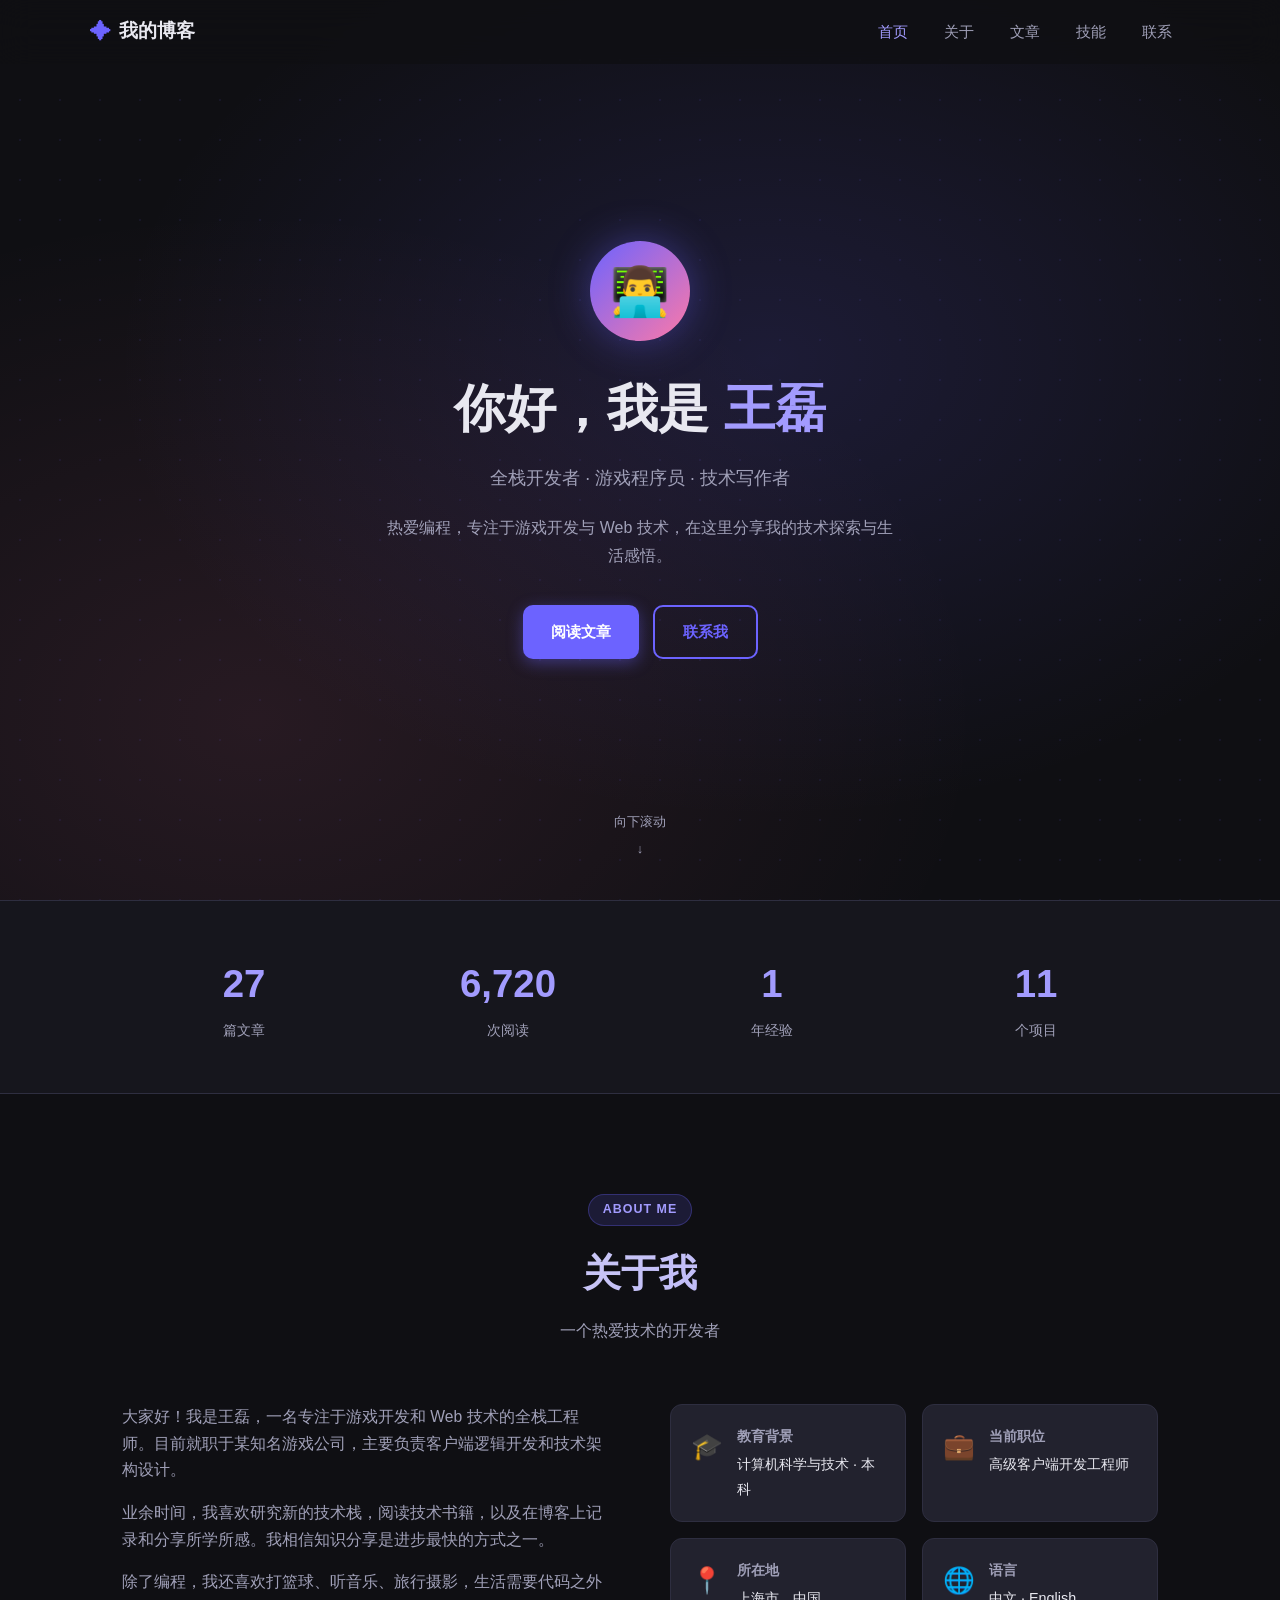
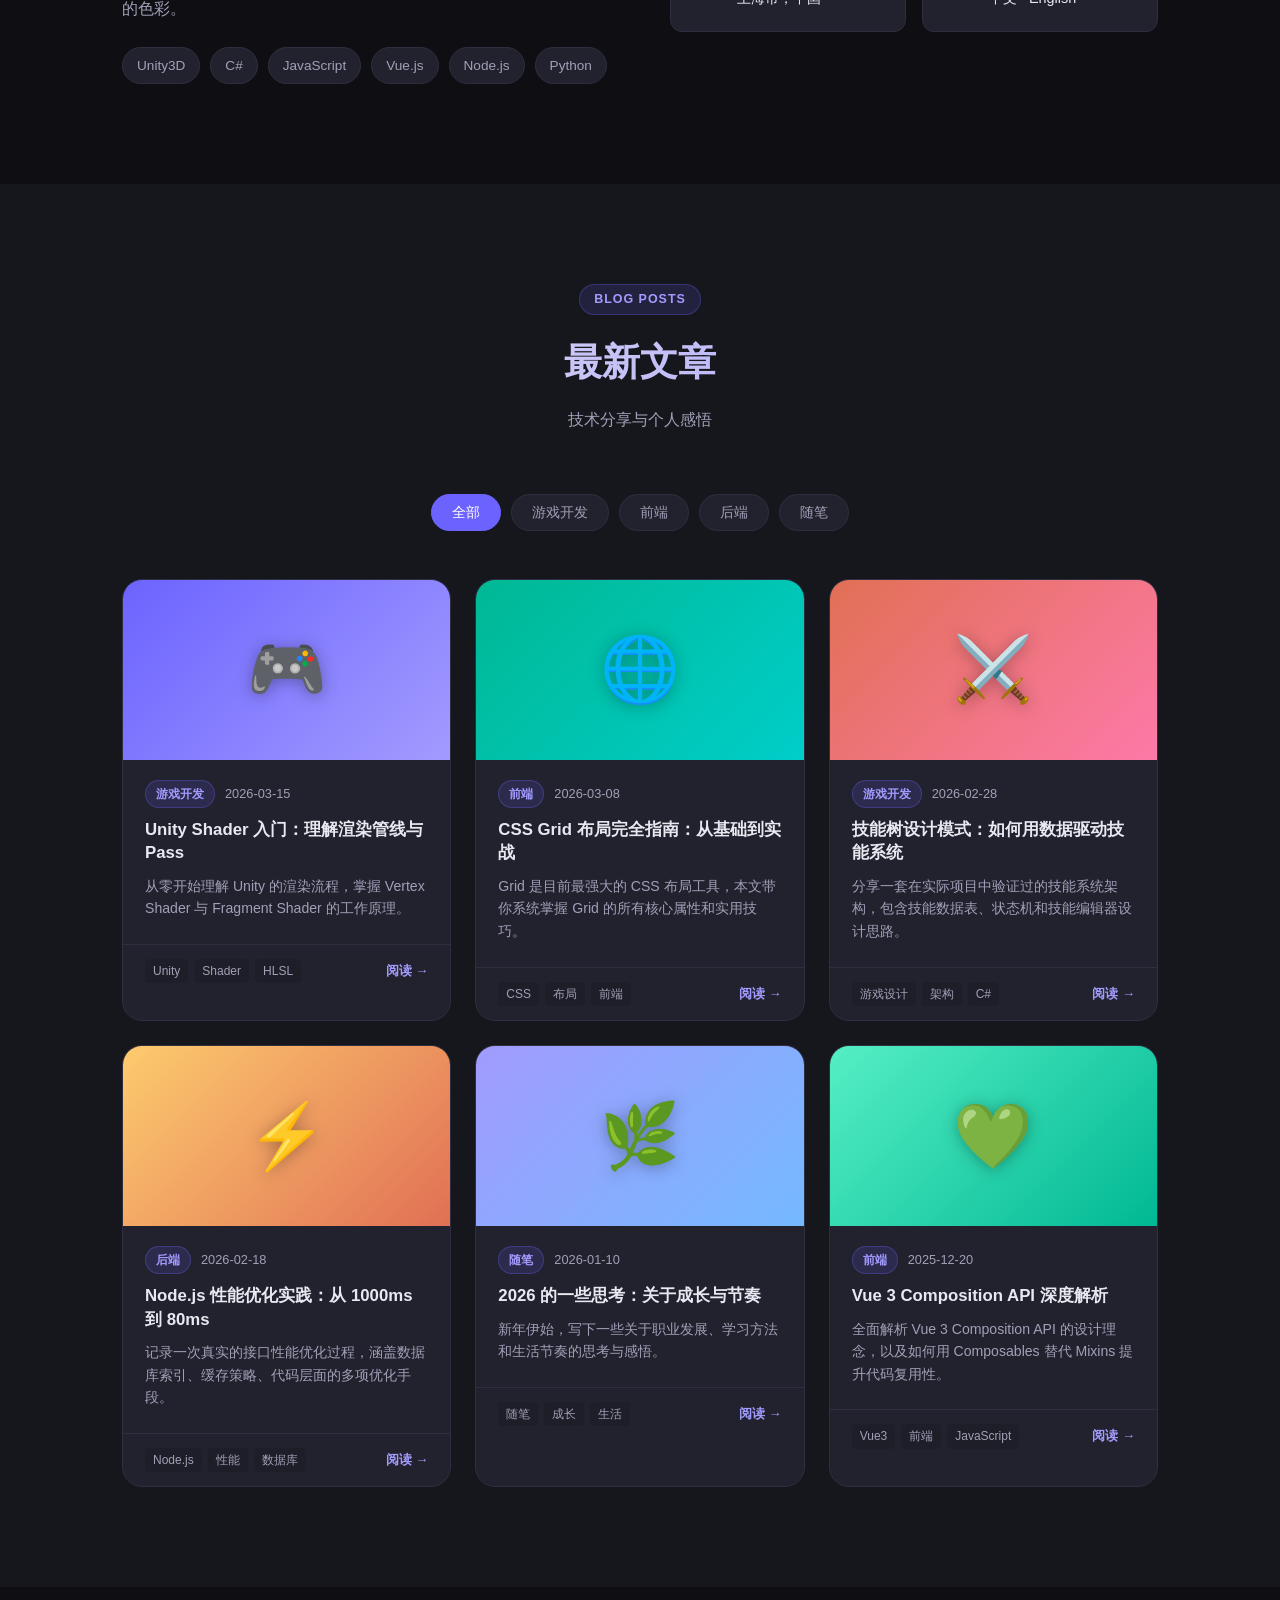
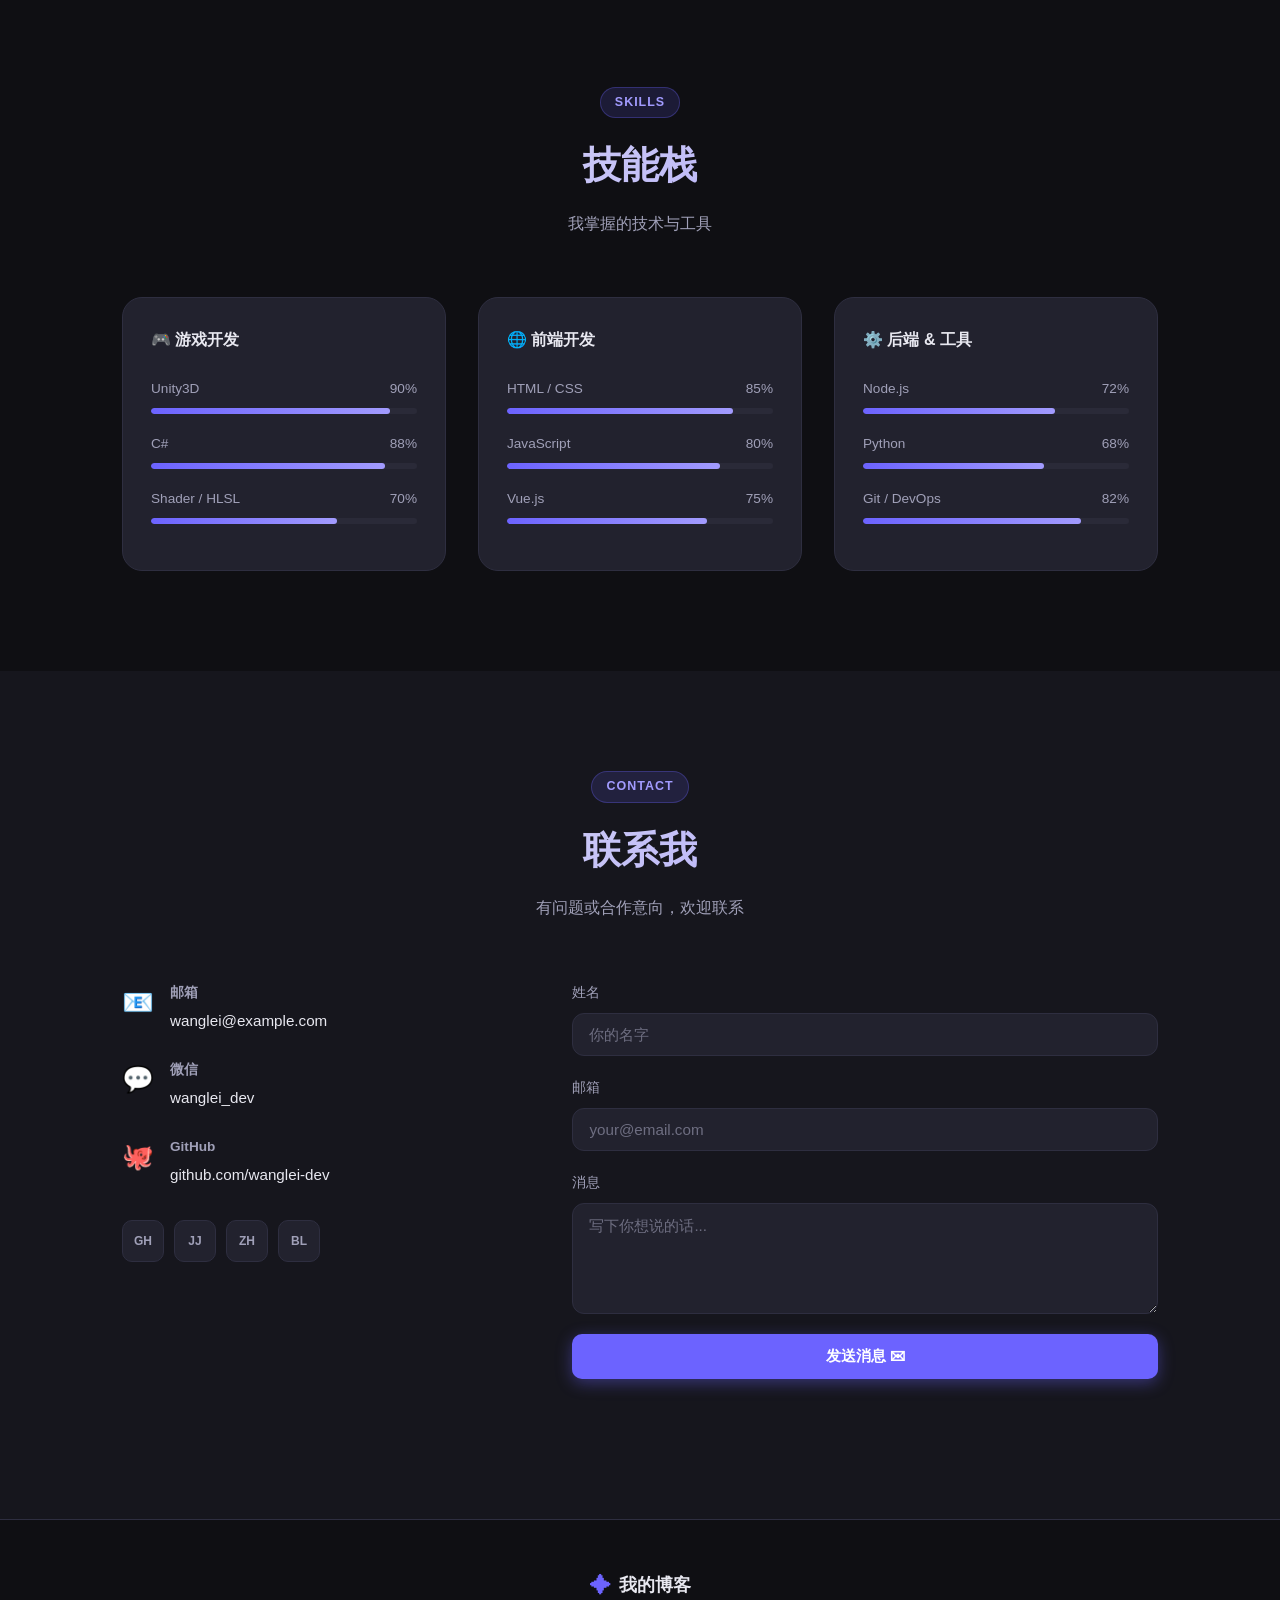
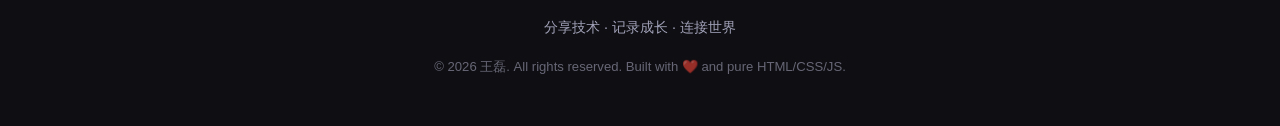
==== index.html @ fb05363e "Initial commit: personal blog site" ====
<!DOCTYPE html>
<html lang="zh-CN">
<head>
  <meta charset="UTF-8" />
  <meta name="viewport" content="width=device-width, initial-scale=1.0" />
  <title>我的个人博客</title>
  <link rel="stylesheet" href="styles.css" />
</head>
<body>

  <!-- 导航栏 -->
  <nav class="navbar" id="navbar">
    <div class="nav-container">
      <div class="nav-logo">
        <span class="logo-icon">✦</span>
        <span>我的博客</span>
      </div>
      <ul class="nav-links" id="navLinks">
        <li><a href="#home">首页</a></li>
        <li><a href="#about">关于</a></li>
        <li><a href="#posts">文章</a></li>
        <li><a href="#skills">技能</a></li>
        <li><a href="#contact">联系</a></li>
      </ul>
      <button class="nav-toggle" id="navToggle">☰</button>
    </div>
  </nav>

  <!-- Hero 区域 -->
  <section class="hero" id="home">
    <div class="hero-bg"></div>
    <div class="hero-content">
      <div class="avatar-wrap">
        <div class="avatar">👨‍💻</div>
      </div>
      <h1 class="hero-title">你好，我是 <span class="highlight">王磊</span></h1>
      <p class="hero-sub">全栈开发者 · 游戏程序员 · 技术写作者</p>
      <p class="hero-desc">热爱编程，专注于游戏开发与 Web 技术，在这里分享我的技术探索与生活感悟。</p>
      <div class="hero-btns">
        <a href="#posts" class="btn btn-primary">阅读文章</a>
        <a href="#contact" class="btn btn-outline">联系我</a>
      </div>
    </div>
    <div class="scroll-hint">
      <span>向下滚动</span>
      <div class="scroll-arrow">↓</div>
    </div>
  </section>

  <!-- 统计条 -->
  <section class="stats-bar">
    <div class="stats-container">
      <div class="stat-item">
        <span class="stat-num" data-target="48">0</span>
        <span class="stat-label">篇文章</span>
      </div>
      <div class="stat-item">
        <span class="stat-num" data-target="12000">0</span>
        <span class="stat-label">次阅读</span>
      </div>
      <div class="stat-item">
        <span class="stat-num" data-target="3">0</span>
        <span class="stat-label">年经验</span>
      </div>
      <div class="stat-item">
        <span class="stat-num" data-target="20">0</span>
        <span class="stat-label">个项目</span>
      </div>
    </div>
  </section>

  <!-- 关于我 -->
  <section class="about" id="about">
    <div class="section-container">
      <div class="section-header">
        <span class="section-tag">About Me</span>
        <h2>关于我</h2>
        <p class="section-desc">一个热爱技术的开发者</p>
      </div>
      <div class="about-grid">
        <div class="about-text">
          <p>大家好！我是王磊，一名专注于游戏开发和 Web 技术的全栈工程师。目前就职于某知名游戏公司，主要负责客户端逻辑开发和技术架构设计。</p>
          <p>业余时间，我喜欢研究新的技术栈，阅读技术书籍，以及在博客上记录和分享所学所感。我相信知识分享是进步最快的方式之一。</p>
          <p>除了编程，我还喜欢打篮球、听音乐、旅行摄影，生活需要代码之外的色彩。</p>
          <div class="about-tags">
            <span>Unity3D</span><span>C#</span><span>JavaScript</span>
            <span>Vue.js</span><span>Node.js</span><span>Python</span>
          </div>
        </div>
        <div class="about-cards">
          <div class="info-card">
            <span class="card-icon">🎓</span>
            <div>
              <h4>教育背景</h4>
              <p>计算机科学与技术 · 本科</p>
            </div>
          </div>
          <div class="info-card">
            <span class="card-icon">💼</span>
            <div>
              <h4>当前职位</h4>
              <p>高级客户端开发工程师</p>
            </div>
          </div>
          <div class="info-card">
            <span class="card-icon">📍</span>
            <div>
              <h4>所在地</h4>
              <p>上海市，中国</p>
            </div>
          </div>
          <div class="info-card">
            <span class="card-icon">🌐</span>
            <div>
              <h4>语言</h4>
              <p>中文 · English</p>
            </div>
          </div>
        </div>
      </div>
    </div>
  </section>

  <!-- 博客文章 -->
  <section class="posts" id="posts">
    <div class="section-container">
      <div class="section-header">
        <span class="section-tag">Blog Posts</span>
        <h2>最新文章</h2>
        <p class="section-desc">技术分享与个人感悟</p>
      </div>

      <!-- 筛选标签 -->
      <div class="filter-tabs" id="filterTabs">
        <button class="filter-btn active" data-filter="all">全部</button>
        <button class="filter-btn" data-filter="游戏开发">游戏开发</button>
        <button class="filter-btn" data-filter="前端">前端</button>
        <button class="filter-btn" data-filter="后端">后端</button>
        <button class="filter-btn" data-filter="随笔">随笔</button>
      </div>

      <div class="posts-grid" id="postsGrid">
        <!-- 文章由 JS 渲染 -->
      </div>
    </div>
  </section>

  <!-- 技能 -->
  <section class="skills" id="skills">
    <div class="section-container">
      <div class="section-header">
        <span class="section-tag">Skills</span>
        <h2>技能栈</h2>
        <p class="section-desc">我掌握的技术与工具</p>
      </div>
      <div class="skills-grid">
        <div class="skill-group">
          <h3>🎮 游戏开发</h3>
          <div class="skill-bars">
            <div class="skill-item">
              <div class="skill-header"><span>Unity3D</span><span>90%</span></div>
              <div class="skill-bar"><div class="skill-fill" data-width="90"></div></div>
            </div>
            <div class="skill-item">
              <div class="skill-header"><span>C#</span><span>88%</span></div>
              <div class="skill-bar"><div class="skill-fill" data-width="88"></div></div>
            </div>
            <div class="skill-item">
              <div class="skill-header"><span>Shader / HLSL</span><span>70%</span></div>
              <div class="skill-bar"><div class="skill-fill" data-width="70"></div></div>
            </div>
          </div>
        </div>
        <div class="skill-group">
          <h3>🌐 前端开发</h3>
          <div class="skill-bars">
            <div class="skill-item">
              <div class="skill-header"><span>HTML / CSS</span><span>85%</span></div>
              <div class="skill-bar"><div class="skill-fill" data-width="85"></div></div>
            </div>
            <div class="skill-item">
              <div class="skill-header"><span>JavaScript</span><span>80%</span></div>
              <div class="skill-bar"><div class="skill-fill" data-width="80"></div></div>
            </div>
            <div class="skill-item">
              <div class="skill-header"><span>Vue.js</span><span>75%</span></div>
              <div class="skill-bar"><div class="skill-fill" data-width="75"></div></div>
            </div>
          </div>
        </div>
        <div class="skill-group">
          <h3>⚙️ 后端 & 工具</h3>
          <div class="skill-bars">
            <div class="skill-item">
              <div class="skill-header"><span>Node.js</span><span>72%</span></div>
              <div class="skill-bar"><div class="skill-fill" data-width="72"></div></div>
            </div>
            <div class="skill-item">
              <div class="skill-header"><span>Python</span><span>68%</span></div>
              <div class="skill-bar"><div class="skill-fill" data-width="68"></div></div>
            </div>
            <div class="skill-item">
              <div class="skill-header"><span>Git / DevOps</span><span>82%</span></div>
              <div class="skill-bar"><div class="skill-fill" data-width="82"></div></div>
            </div>
          </div>
        </div>
      </div>
    </div>
  </section>

  <!-- 文章详情弹窗 -->
  <div class="modal-overlay" id="modalOverlay">
    <div class="modal" id="modal">
      <button class="modal-close" id="modalClose">✕</button>
      <div class="modal-content" id="modalContent"></div>
    </div>
  </div>

  <!-- 联系 -->
  <section class="contact" id="contact">
    <div class="section-container">
      <div class="section-header">
        <span class="section-tag">Contact</span>
        <h2>联系我</h2>
        <p class="section-desc">有问题或合作意向，欢迎联系</p>
      </div>
      <div class="contact-grid">
        <div class="contact-info">
          <div class="contact-item">
            <span class="ci-icon">📧</span>
            <div>
              <h4>邮箱</h4>
              <p>wanglei@example.com</p>
            </div>
          </div>
          <div class="contact-item">
            <span class="ci-icon">💬</span>
            <div>
              <h4>微信</h4>
              <p>wanglei_dev</p>
            </div>
          </div>
          <div class="contact-item">
            <span class="ci-icon">🐙</span>
            <div>
              <h4>GitHub</h4>
              <p>github.com/wanglei-dev</p>
            </div>
          </div>
          <div class="social-links">
            <a href="#" class="social-btn" title="GitHub">GH</a>
            <a href="#" class="social-btn" title="掘金">JJ</a>
            <a href="#" class="social-btn" title="知乎">ZH</a>
            <a href="#" class="social-btn" title="B站">BL</a>
          </div>
        </div>
        <form class="contact-form" id="contactForm">
          <div class="form-group">
            <label>姓名</label>
            <input type="text" id="formName" placeholder="你的名字" required />
          </div>
          <div class="form-group">
            <label>邮箱</label>
            <input type="email" id="formEmail" placeholder="your@email.com" required />
          </div>
          <div class="form-group">
            <label>消息</label>
            <textarea id="formMsg" placeholder="写下你想说的话..." rows="5" required></textarea>
          </div>
          <button type="submit" class="btn btn-primary btn-full">发送消息 ✉</button>
          <p class="form-tip" id="formTip"></p>
        </form>
      </div>
    </div>
  </section>

  <!-- Footer -->
  <footer class="footer">
    <div class="footer-container">
      <div class="footer-logo">
        <span class="logo-icon">✦</span>
        <span>我的博客</span>
      </div>
      <p class="footer-desc">分享技术 · 记录成长 · 连接世界</p>
      <p class="footer-copy">© 2026 王磊. All rights reserved. Built with ❤️ and pure HTML/CSS/JS.</p>
    </div>
  </footer>

  <!-- 回顶按钮 -->
  <button class="back-top" id="backTop" title="回到顶部">↑</button>

  <script src="script.js"></script>
</body>
</html>
---- styles.css ----
/* ========================================
   CSS Variables & Reset
======================================== */
:root {
  --primary: #6c63ff;
  --primary-dark: #5a52d5;
  --primary-light: #a29bfe;
  --accent: #fd79a8;
  --bg: #0f0f13;
  --bg2: #16161d;
  --bg3: #1e1e28;
  --surface: #22222e;
  --surface2: #2a2a38;
  --text: #e8e8f0;
  --text2: #a0a0b8;
  --text3: #6060780;
  --border: #2e2e40;
  --radius: 12px;
  --radius-lg: 20px;
  --shadow: 0 4px 24px rgba(0, 0, 0, 0.4);
  --shadow-glow: 0 0 30px rgba(108, 99, 255, 0.2);
  --transition: 0.3s cubic-bezier(0.4, 0, 0.2, 1);
}

*, *::before, *::after { box-sizing: border-box; margin: 0; padding: 0; }
html { scroll-behavior: smooth; }
body {
  font-family: -apple-system, BlinkMacSystemFont, "PingFang SC", "Microsoft YaHei", sans-serif;
  background: var(--bg);
  color: var(--text);
  line-height: 1.7;
  overflow-x: hidden;
}
a { color: inherit; text-decoration: none; }
img { max-width: 100%; }
button { cursor: pointer; border: none; background: none; font-family: inherit; }

/* ========================================
   Scrollbar
======================================== */
::-webkit-scrollbar { width: 6px; }
::-webkit-scrollbar-track { background: var(--bg); }
::-webkit-scrollbar-thumb { background: var(--primary); border-radius: 3px; }

/* ========================================
   Navbar
======================================== */
.navbar {
  position: fixed; top: 0; left: 0; right: 0; z-index: 100;
  padding: 0 2rem;
  height: 64px;
  display: flex; align-items: center;
  background: rgba(15, 15, 19, 0.8);
  backdrop-filter: blur(16px);
  border-bottom: 1px solid transparent;
  transition: var(--transition);
}
.navbar.scrolled {
  border-bottom-color: var(--border);
  box-shadow: var(--shadow);
}
.nav-container {
  max-width: 1100px; width: 100%; margin: 0 auto;
  display: flex; align-items: center; justify-content: space-between;
}
.nav-logo {
  display: flex; align-items: center; gap: 8px;
  font-size: 1.2rem; font-weight: 700;
  color: var(--text);
}
.logo-icon { color: var(--primary); font-size: 1.3rem; }
.nav-links {
  display: flex; gap: 0; list-style: none;
}
.nav-links a {
  display: block; padding: 8px 18px;
  font-size: 0.95rem; color: var(--text2);
  border-radius: 8px;
  transition: var(--transition);
}
.nav-links a:hover { color: var(--text); background: var(--surface); }
.nav-toggle {
  display: none; font-size: 1.4rem; color: var(--text);
  padding: 6px;
}

/* ========================================
   Buttons
======================================== */
.btn {
  display: inline-flex; align-items: center; justify-content: center;
  padding: 12px 28px; border-radius: 10px;
  font-size: 0.95rem; font-weight: 600;
  transition: var(--transition);
}
.btn-primary {
  background: var(--primary);
  color: #fff;
  box-shadow: 0 4px 16px rgba(108, 99, 255, 0.4);
}
.btn-primary:hover {
  background: var(--primary-dark);
  transform: translateY(-2px);
  box-shadow: 0 8px 24px rgba(108, 99, 255, 0.5);
}
.btn-outline {
  border: 2px solid var(--primary);
  color: var(--primary);
}
.btn-outline:hover {
  background: rgba(108, 99, 255, 0.1);
  transform: translateY(-2px);
}
.btn-full { width: 100%; }

/* ========================================
   Section Shared
======================================== */
.section-container {
  max-width: 1100px; margin: 0 auto;
  padding: 100px 2rem;
}
.section-header {
  text-align: center; margin-bottom: 60px;
}
.section-tag {
  display: inline-block;
  padding: 4px 14px;
  background: rgba(108, 99, 255, 0.15);
  color: var(--primary-light);
  border: 1px solid rgba(108, 99, 255, 0.3);
  border-radius: 20px;
  font-size: 0.78rem; font-weight: 600; letter-spacing: 0.08em;
  text-transform: uppercase; margin-bottom: 14px;
}
.section-header h2 {
  font-size: 2.4rem; font-weight: 800;
  background: linear-gradient(135deg, var(--text) 0%, var(--primary-light) 100%);
  -webkit-background-clip: text; -webkit-text-fill-color: transparent;
  margin-bottom: 12px;
}
.section-desc { color: var(--text2); font-size: 1rem; }

/* ========================================
   Hero
======================================== */
.hero {
  min-height: 100vh;
  display: flex; align-items: center; justify-content: center;
  position: relative; overflow: hidden;
  padding: 0 2rem;
}
.hero-bg {
  position: absolute; inset: 0;
  background: radial-gradient(ellipse at 60% 40%, rgba(108, 99, 255, 0.15) 0%, transparent 60%),
              radial-gradient(ellipse at 20% 80%, rgba(253, 121, 168, 0.1) 0%, transparent 50%);
}
.hero-bg::before {
  content: "";
  position: absolute; inset: 0;
  background-image:
    radial-gradient(circle, rgba(108,99,255,0.08) 1px, transparent 1px);
  background-size: 40px 40px;
}
.hero-content {
  position: relative; text-align: center;
  max-width: 680px;
  animation: fadeUp 0.8s ease both;
}
.avatar-wrap { margin-bottom: 24px; }
.avatar {
  width: 100px; height: 100px;
  border-radius: 50%;
  background: linear-gradient(135deg, var(--primary), var(--accent));
  display: flex; align-items: center; justify-content: center;
  font-size: 3rem; margin: 0 auto;
  box-shadow: 0 0 40px rgba(108, 99, 255, 0.4);
  animation: float 4s ease-in-out infinite;
}
.hero-title {
  font-size: clamp(2rem, 5vw, 3.2rem);
  font-weight: 900; margin-bottom: 12px;
}
.highlight { color: var(--primary-light); }
.hero-sub {
  font-size: 1.1rem; color: var(--text2);
  margin-bottom: 20px; font-weight: 500;
}
.hero-desc {
  font-size: 1rem; color: var(--text2);
  max-width: 520px; margin: 0 auto 36px;
}
.hero-btns { display: flex; gap: 14px; justify-content: center; flex-wrap: wrap; }

.scroll-hint {
  position: absolute; bottom: 40px; left: 50%; transform: translateX(-50%);
  text-align: center; color: var(--text2); font-size: 0.8rem;
  animation: fadeIn 1s 1.2s both;
}
.scroll-arrow { animation: bounce 2s ease-in-out infinite; margin-top: 6px; }

/* ========================================
   Stats Bar
======================================== */
.stats-bar {
  background: var(--bg2);
  border-top: 1px solid var(--border);
  border-bottom: 1px solid var(--border);
}
.stats-container {
  max-width: 1100px; margin: 0 auto;
  padding: 40px 2rem;
  display: grid; grid-template-columns: repeat(4, 1fr);
  text-align: center; gap: 20px;
}
.stat-item { padding: 10px; }
.stat-num {
  display: block; font-size: 2.4rem; font-weight: 900;
  color: var(--primary-light);
}
.stat-label { font-size: 0.9rem; color: var(--text2); }

/* ========================================
   About
======================================== */
.about { background: var(--bg); }
.about-grid {
  display: grid; grid-template-columns: 1fr 1fr; gap: 60px; align-items: start;
}
.about-text p {
  color: var(--text2); margin-bottom: 16px; font-size: 0.98rem;
}
.about-tags {
  display: flex; flex-wrap: wrap; gap: 10px; margin-top: 24px;
}
.about-tags span {
  padding: 6px 14px;
  background: var(--surface);
  border: 1px solid var(--border);
  border-radius: 20px;
  font-size: 0.85rem; color: var(--text2);
  transition: var(--transition);
}
.about-tags span:hover {
  border-color: var(--primary);
  color: var(--primary-light);
}
.about-cards { display: grid; grid-template-columns: 1fr 1fr; gap: 16px; }
.info-card {
  background: var(--surface);
  border: 1px solid var(--border);
  border-radius: var(--radius);
  padding: 20px;
  display: flex; gap: 14px; align-items: flex-start;
  transition: var(--transition);
}
.info-card:hover {
  border-color: var(--primary);
  box-shadow: var(--shadow-glow);
  transform: translateY(-2px);
}
.card-icon { font-size: 1.6rem; }
.info-card h4 { font-size: 0.85rem; color: var(--text2); font-weight: 600; margin-bottom: 4px; }
.info-card p { font-size: 0.9rem; color: var(--text); }

/* ========================================
   Posts
======================================== */
.posts { background: var(--bg2); }
.filter-tabs {
  display: flex; gap: 10px; flex-wrap: wrap;
  justify-content: center; margin-bottom: 48px;
}
.filter-btn {
  padding: 8px 20px;
  border: 1px solid var(--border);
  border-radius: 20px;
  font-size: 0.88rem; color: var(--text2);
  background: var(--surface);
  transition: var(--transition);
}
.filter-btn:hover, .filter-btn.active {
  background: var(--primary);
  border-color: var(--primary);
  color: #fff;
}
.posts-grid {
  display: grid;
  grid-template-columns: repeat(auto-fill, minmax(320px, 1fr));
  gap: 24px;
}
.post-card {
  background: var(--surface);
  border: 1px solid var(--border);
  border-radius: var(--radius-lg);
  overflow: hidden;
  cursor: pointer;
  transition: var(--transition);
}
.post-card:hover {
  transform: translateY(-6px);
  border-color: var(--primary);
  box-shadow: var(--shadow-glow);
}
.post-cover {
  height: 180px;
  display: flex; align-items: center; justify-content: center;
  font-size: 4rem;
  position: relative; overflow: hidden;
}
.post-body { padding: 20px 22px 24px; }
.post-meta {
  display: flex; align-items: center; gap: 10px;
  margin-bottom: 10px;
}
.post-cat {
  padding: 3px 10px;
  border-radius: 20px;
  font-size: 0.75rem; font-weight: 600;
  background: rgba(108, 99, 255, 0.15);
  color: var(--primary-light);
  border: 1px solid rgba(108, 99, 255, 0.3);
}
.post-date { font-size: 0.8rem; color: var(--text2); }
.post-title {
  font-size: 1.05rem; font-weight: 700;
  margin-bottom: 10px; color: var(--text);
  line-height: 1.4;
}
.post-summary { font-size: 0.88rem; color: var(--text2); line-height: 1.6; }
.post-footer {
  padding: 14px 22px;
  border-top: 1px solid var(--border);
  display: flex; align-items: center; justify-content: space-between;
}
.post-tags { display: flex; gap: 6px; flex-wrap: wrap; }
.post-tags span {
  font-size: 0.75rem;
  color: var(--text2);
  padding: 2px 8px;
  background: var(--bg3);
  border-radius: 4px;
}
.read-more { font-size: 0.82rem; color: var(--primary-light); font-weight: 600; }

/* ========================================
   Skills
======================================== */
.skills { background: var(--bg); }
.skills-grid {
  display: grid; grid-template-columns: repeat(3, 1fr); gap: 32px;
}
.skill-group {
  background: var(--surface);
  border: 1px solid var(--border);
  border-radius: var(--radius-lg);
  padding: 28px;
}
.skill-group h3 {
  font-size: 1rem; font-weight: 700;
  margin-bottom: 24px; color: var(--text);
}
.skill-item { margin-bottom: 18px; }
.skill-header {
  display: flex; justify-content: space-between;
  font-size: 0.85rem; color: var(--text2);
  margin-bottom: 8px;
}
.skill-bar {
  height: 6px;
  background: var(--surface2);
  border-radius: 3px; overflow: hidden;
}
.skill-fill {
  height: 100%; width: 0;
  background: linear-gradient(90deg, var(--primary), var(--primary-light));
  border-radius: 3px;
  transition: width 1.2s cubic-bezier(0.4, 0, 0.2, 1);
}

/* ========================================
   Modal
======================================== */
.modal-overlay {
  position: fixed; inset: 0; z-index: 200;
  background: rgba(0, 0, 0, 0.7);
  backdrop-filter: blur(6px);
  display: flex; align-items: center; justify-content: center;
  padding: 20px;
  opacity: 0; pointer-events: none;
  transition: opacity 0.3s;
}
.modal-overlay.open { opacity: 1; pointer-events: all; }
.modal {
  background: var(--bg2);
  border: 1px solid var(--border);
  border-radius: var(--radius-lg);
  max-width: 720px; width: 100%;
  max-height: 80vh; overflow-y: auto;
  padding: 40px;
  position: relative;
  transform: scale(0.95);
  transition: transform 0.3s;
}
.modal-overlay.open .modal { transform: scale(1); }
.modal-close {
  position: absolute; top: 16px; right: 16px;
  width: 34px; height: 34px;
  border-radius: 8px; background: var(--surface);
  color: var(--text2); font-size: 1rem;
  display: flex; align-items: center; justify-content: center;
  transition: var(--transition);
}
.modal-close:hover { background: var(--surface2); color: var(--text); }
.modal-content h2 {
  font-size: 1.5rem; font-weight: 800;
  margin-bottom: 12px;
}
.modal-content .modal-meta {
  display: flex; gap: 14px; margin-bottom: 24px;
  font-size: 0.85rem; color: var(--text2);
  flex-wrap: wrap;
}
.modal-content .modal-body { color: var(--text2); line-height: 1.9; }
.modal-content .modal-body h3 { color: var(--text); margin: 24px 0 10px; font-size: 1.1rem; }
.modal-content .modal-body p { margin-bottom: 14px; }
.modal-content .modal-body code {
  background: var(--surface);
  padding: 2px 6px; border-radius: 4px;
  font-family: "Consolas", monospace;
  color: var(--primary-light); font-size: 0.88em;
}
.modal-content .modal-body pre {
  background: var(--surface);
  border: 1px solid var(--border);
  border-radius: var(--radius);
  padding: 20px; margin: 16px 0;
  overflow-x: auto;
  font-family: "Consolas", monospace;
  font-size: 0.88rem; line-height: 1.6;
  color: var(--text);
}

/* ========================================
   Contact
======================================== */
.contact { background: var(--bg2); }
.contact-grid { display: grid; grid-template-columns: 1fr 1.5fr; gap: 60px; }
.contact-item {
  display: flex; gap: 16px; align-items: flex-start;
  margin-bottom: 24px;
}
.ci-icon { font-size: 1.6rem; }
.contact-item h4 { font-size: 0.85rem; color: var(--text2); margin-bottom: 4px; }
.contact-item p { font-size: 0.95rem; }
.social-links { display: flex; gap: 10px; margin-top: 32px; }
.social-btn {
  width: 42px; height: 42px;
  background: var(--surface); border: 1px solid var(--border);
  border-radius: 10px;
  display: flex; align-items: center; justify-content: center;
  font-size: 0.75rem; font-weight: 700; color: var(--text2);
  transition: var(--transition);
}
.social-btn:hover {
  border-color: var(--primary); color: var(--primary-light);
  background: rgba(108, 99, 255, 0.1);
}
.contact-form { display: flex; flex-direction: column; gap: 20px; }
.form-group { display: flex; flex-direction: column; gap: 8px; }
.form-group label { font-size: 0.88rem; color: var(--text2); font-weight: 500; }
.form-group input,
.form-group textarea {
  background: var(--surface);
  border: 1px solid var(--border);
  border-radius: var(--radius);
  padding: 12px 16px;
  color: var(--text); font-size: 0.95rem;
  font-family: inherit; resize: vertical;
  transition: var(--transition);
  outline: none;
}
.form-group input:focus,
.form-group textarea:focus {
  border-color: var(--primary);
  box-shadow: 0 0 0 3px rgba(108, 99, 255, 0.15);
}
.form-group input::placeholder,
.form-group textarea::placeholder { color: var(--text2); opacity: 0.6; }
.form-tip {
  text-align: center; font-size: 0.88rem;
  color: #55efc4; min-height: 20px;
}

/* ========================================
   Footer
======================================== */
.footer {
  background: var(--bg);
  border-top: 1px solid var(--border);
  padding: 48px 2rem;
}
.footer-container { max-width: 1100px; margin: 0 auto; text-align: center; }
.footer-logo {
  display: inline-flex; align-items: center; gap: 8px;
  font-size: 1.1rem; font-weight: 700; margin-bottom: 12px;
}
.footer-desc { color: var(--text2); font-size: 0.9rem; margin-bottom: 16px; }
.footer-copy { color: var(--text2); font-size: 0.82rem; opacity: 0.6; }

/* ========================================
   Back to Top
======================================== */
.back-top {
  position: fixed; bottom: 36px; right: 36px; z-index: 99;
  width: 44px; height: 44px;
  background: var(--primary);
  color: #fff; font-size: 1.1rem;
  border-radius: 12px;
  box-shadow: 0 4px 16px rgba(108, 99, 255, 0.4);
  display: flex; align-items: center; justify-content: center;
  opacity: 0; pointer-events: none;
  transition: var(--transition);
}
.back-top.show { opacity: 1; pointer-events: all; }
.back-top:hover { background: var(--primary-dark); transform: translateY(-3px); }

/* ========================================
   Animations
======================================== */
@keyframes fadeUp {
  from { opacity: 0; transform: translateY(30px); }
  to   { opacity: 1; transform: translateY(0); }
}
@keyframes fadeIn {
  from { opacity: 0; } to { opacity: 1; }
}
@keyframes float {
  0%, 100% { transform: translateY(0); }
  50%       { transform: translateY(-10px); }
}
@keyframes bounce {
  0%, 100% { transform: translateY(0); }
  50%       { transform: translateY(6px); }
}

.reveal { opacity: 0; transform: translateY(24px); transition: opacity 0.6s, transform 0.6s; }
.reveal.visible { opacity: 1; transform: none; }

/* ========================================
   Responsive
======================================== */
@media (max-width: 900px) {
  .about-grid { grid-template-columns: 1fr; gap: 40px; }
  .about-cards { grid-template-columns: 1fr 1fr; }
  .skills-grid { grid-template-columns: 1fr; }
  .contact-grid { grid-template-columns: 1fr; gap: 40px; }
  .stats-container { grid-template-columns: repeat(2, 1fr); }
}
@media (max-width: 600px) {
  .nav-links { display: none; flex-direction: column; position: fixed; top: 64px; left: 0; right: 0; background: var(--bg2); border-bottom: 1px solid var(--border); padding: 16px; gap: 4px; }
  .nav-links.open { display: flex; }
  .nav-toggle { display: block; }
  .about-cards { grid-template-columns: 1fr; }
  .stats-container { grid-template-columns: repeat(2, 1fr); }
  .section-header h2 { font-size: 1.8rem; }
  .posts-grid { grid-template-columns: 1fr; }
}
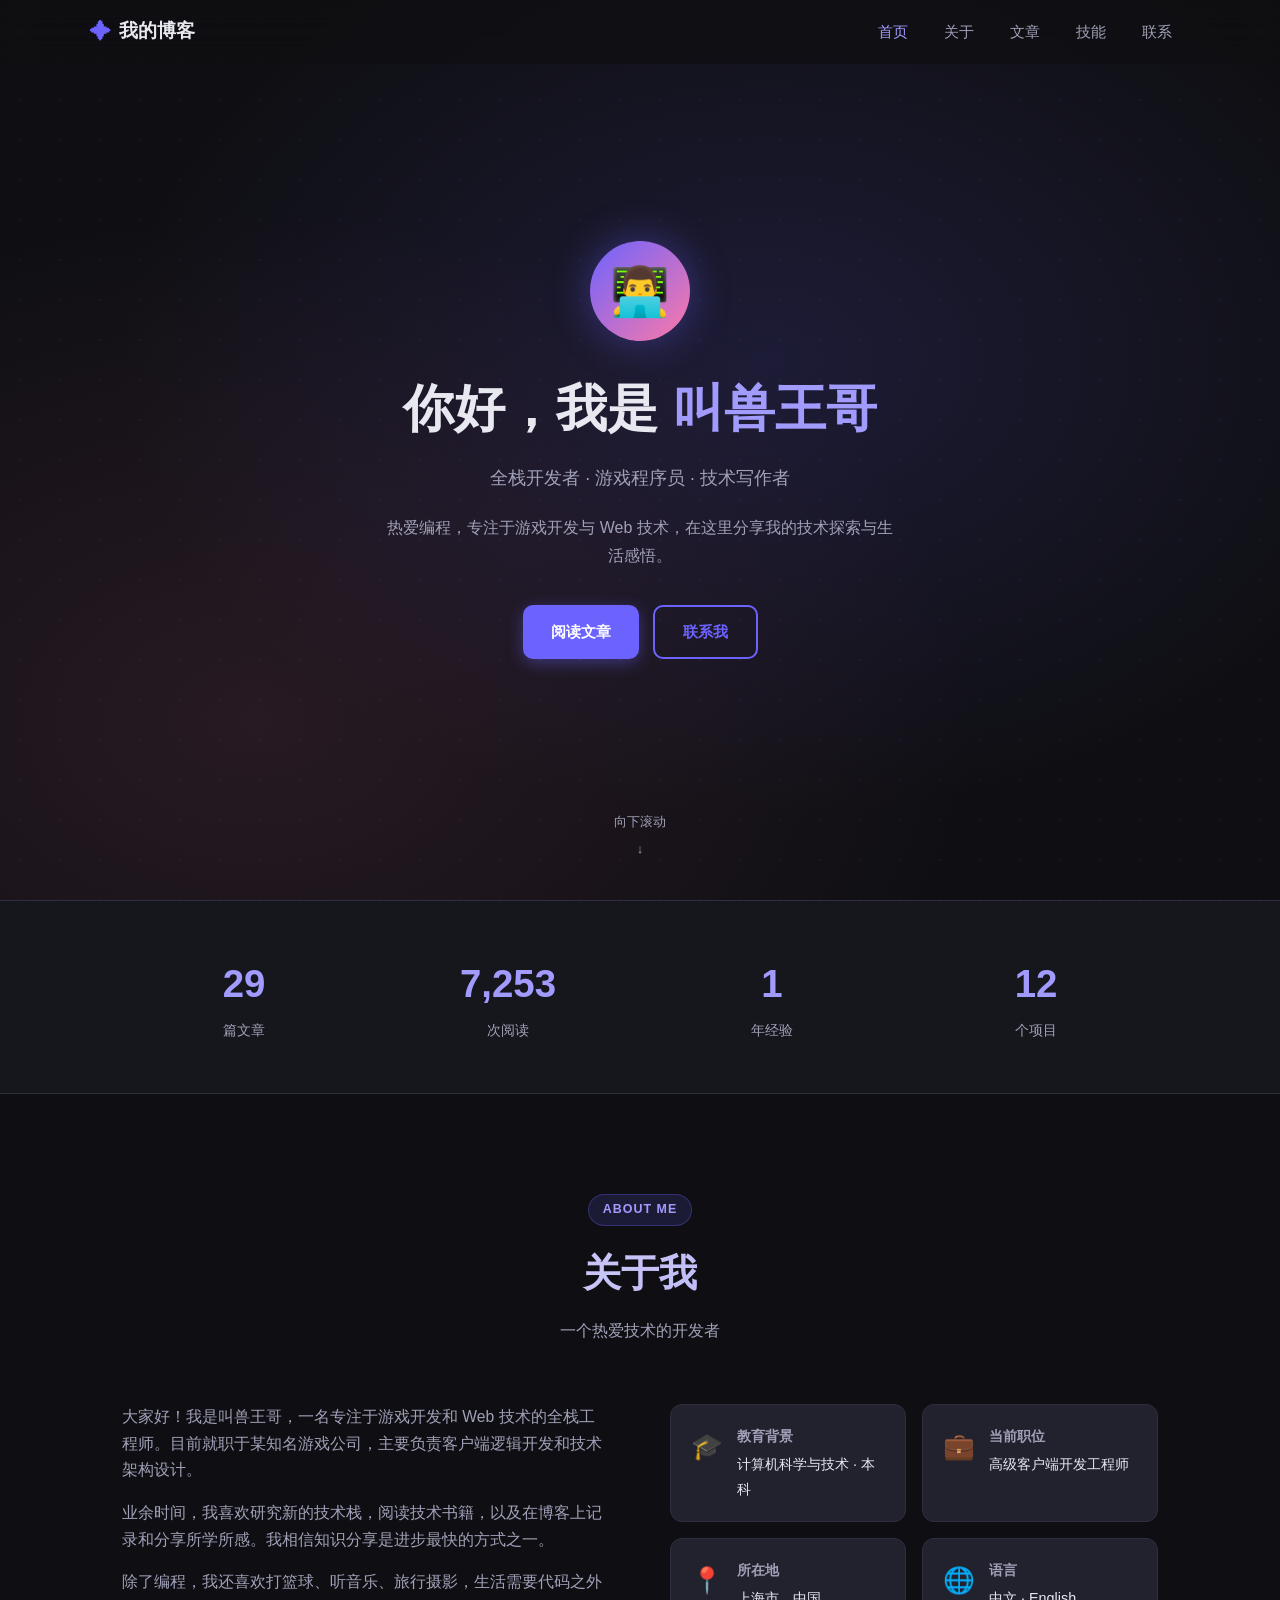
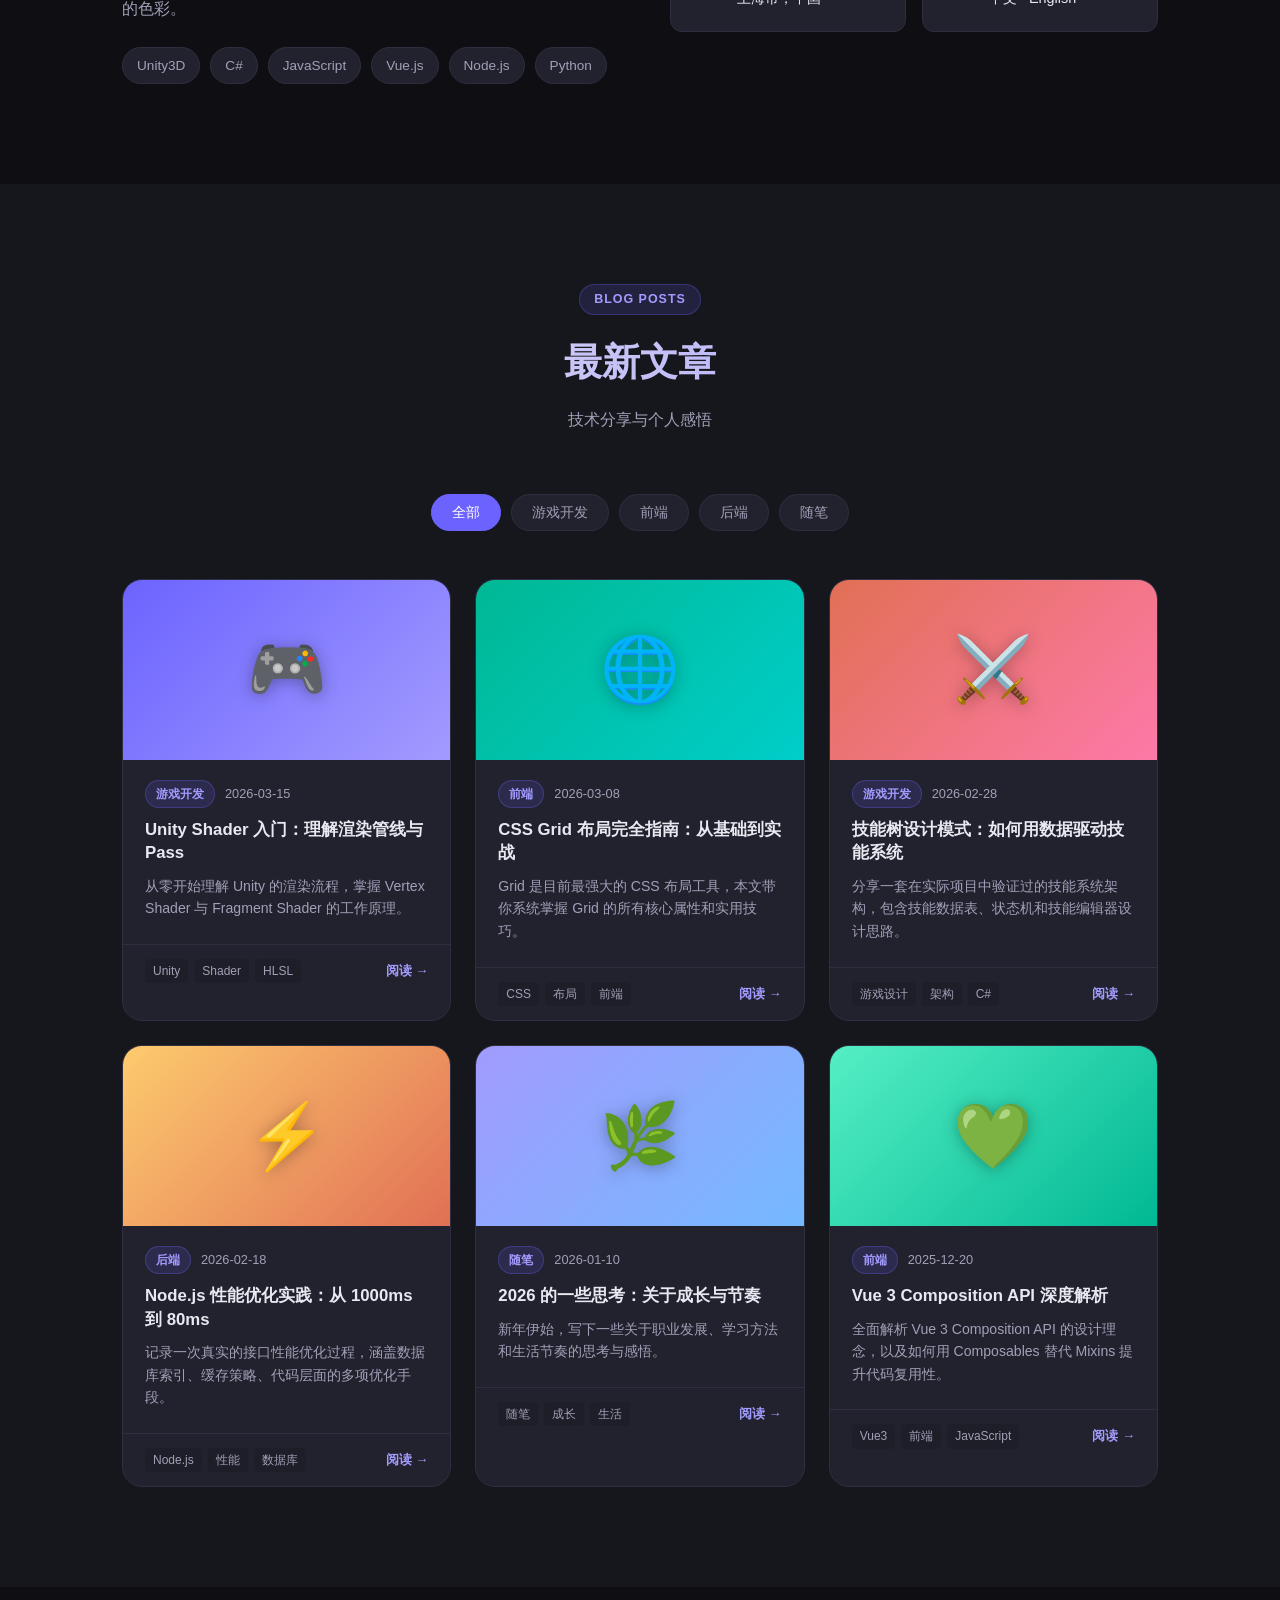
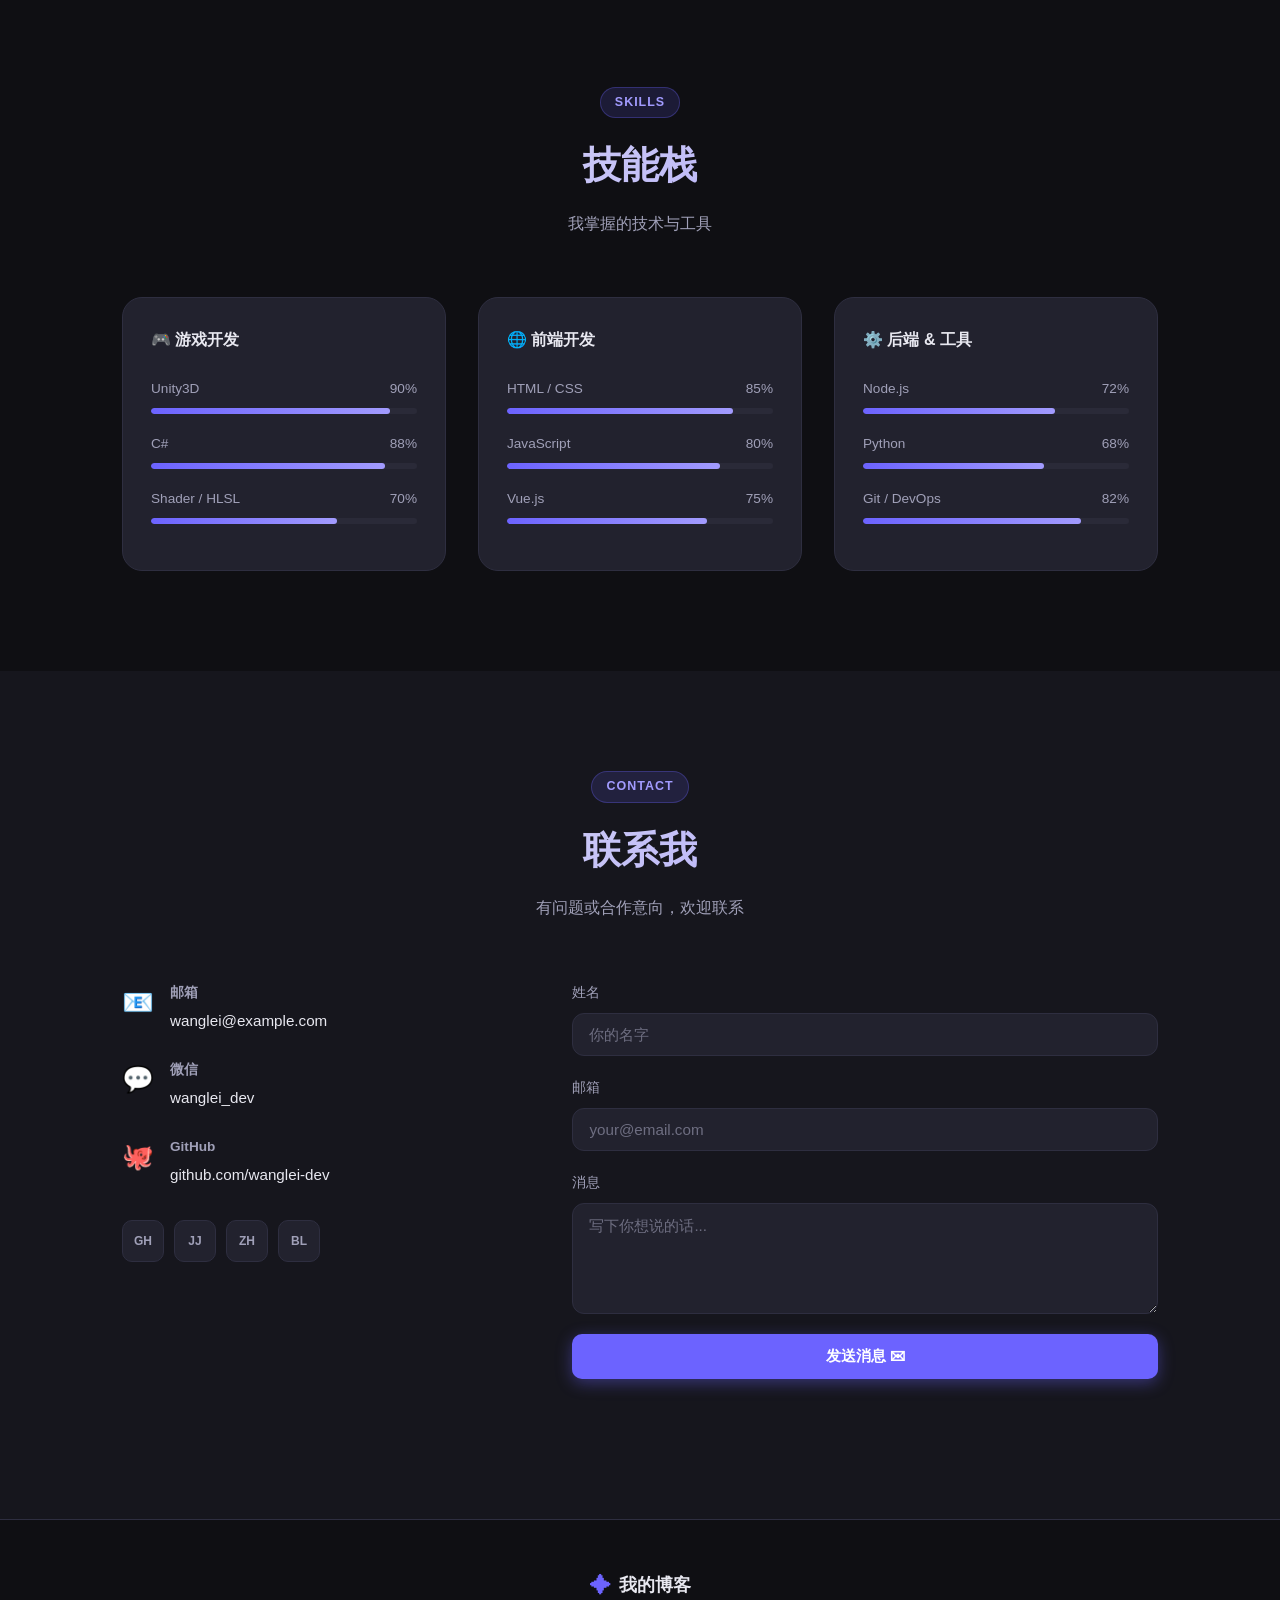
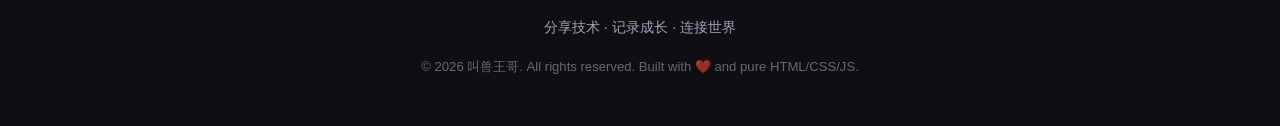
==== commit 5cb85851: "将博客作者名改为叫兽王哥" ====
--- a/index.html
+++ b/index.html
@@ -33,7 +33,7 @@
       <div class="avatar-wrap">
         <div class="avatar">👨‍💻</div>
       </div>
-      <h1 class="hero-title">你好，我是 <span class="highlight">王磊</span></h1>
+      <h1 class="hero-title">你好，我是 <span class="highlight">叫兽王哥</span></h1>
       <p class="hero-sub">全栈开发者 · 游戏程序员 · 技术写作者</p>
       <p class="hero-desc">热爱编程，专注于游戏开发与 Web 技术，在这里分享我的技术探索与生活感悟。</p>
       <div class="hero-btns">
@@ -79,7 +79,7 @@
       </div>
       <div class="about-grid">
         <div class="about-text">
-          <p>大家好！我是王磊，一名专注于游戏开发和 Web 技术的全栈工程师。目前就职于某知名游戏公司，主要负责客户端逻辑开发和技术架构设计。</p>
+          <p>大家好！我是叫兽王哥，一名专注于游戏开发和 Web 技术的全栈工程师。目前就职于某知名游戏公司，主要负责客户端逻辑开发和技术架构设计。</p>
           <p>业余时间，我喜欢研究新的技术栈，阅读技术书籍，以及在博客上记录和分享所学所感。我相信知识分享是进步最快的方式之一。</p>
           <p>除了编程，我还喜欢打篮球、听音乐、旅行摄影，生活需要代码之外的色彩。</p>
           <div class="about-tags">
@@ -283,7 +283,7 @@
         <span>我的博客</span>
       </div>
       <p class="footer-desc">分享技术 · 记录成长 · 连接世界</p>
-      <p class="footer-copy">© 2026 王磊. All rights reserved. Built with ❤️ and pure HTML/CSS/JS.</p>
+      <p class="footer-copy">© 2026 叫兽王哥. All rights reserved. Built with ❤️ and pure HTML/CSS/JS.</p>
     </div>
   </footer>
 
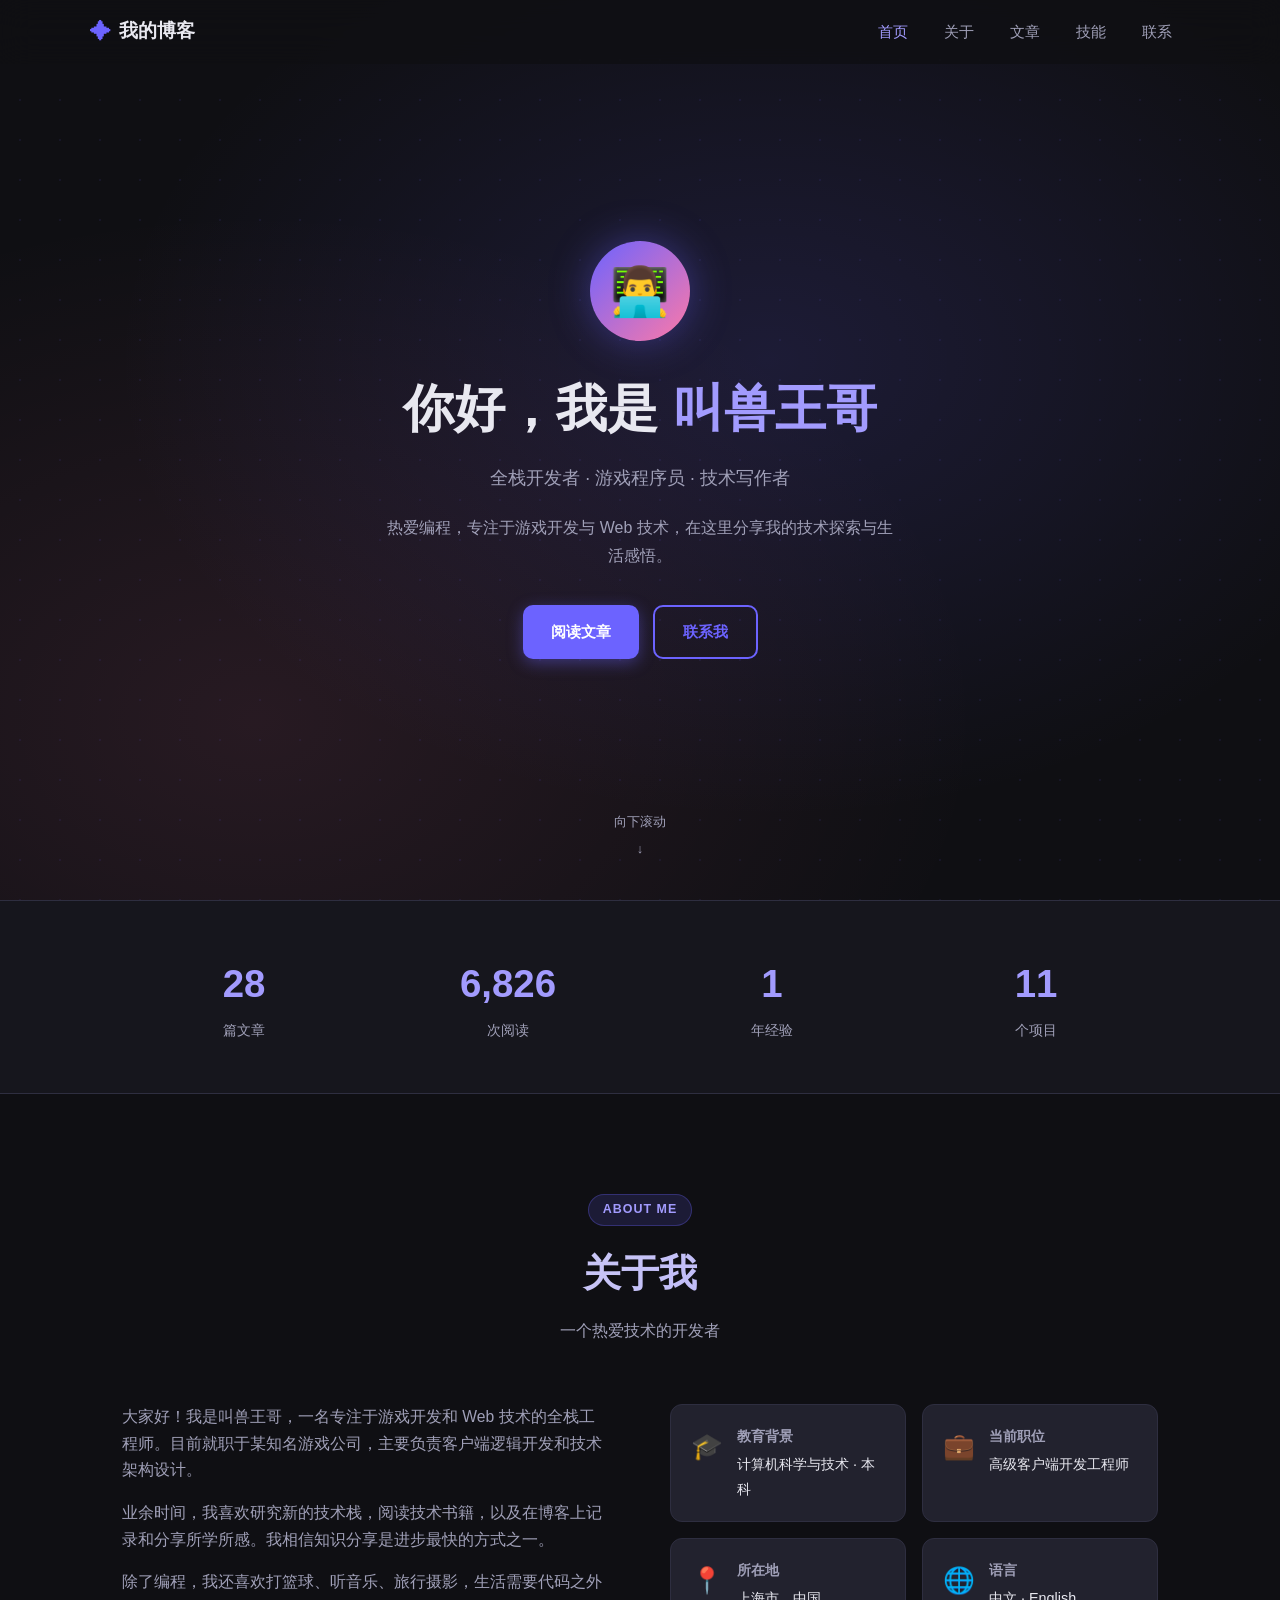
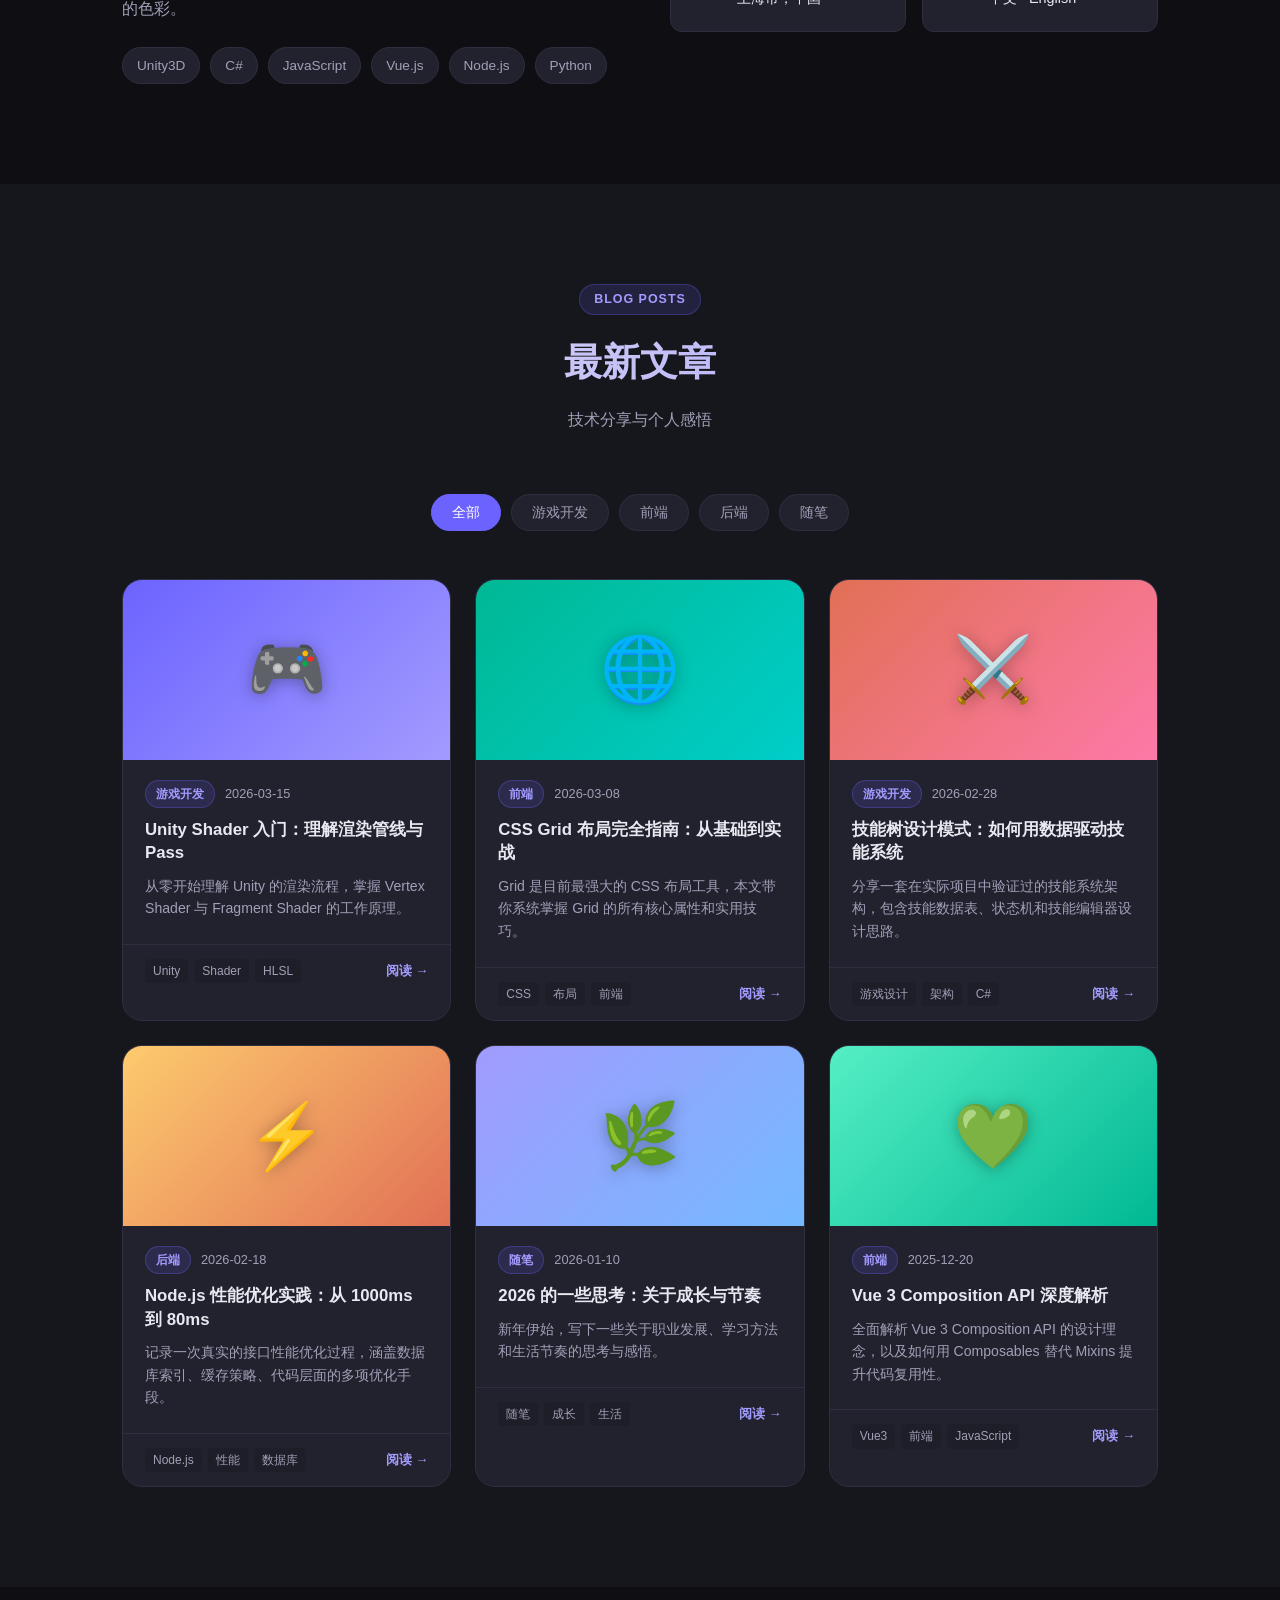
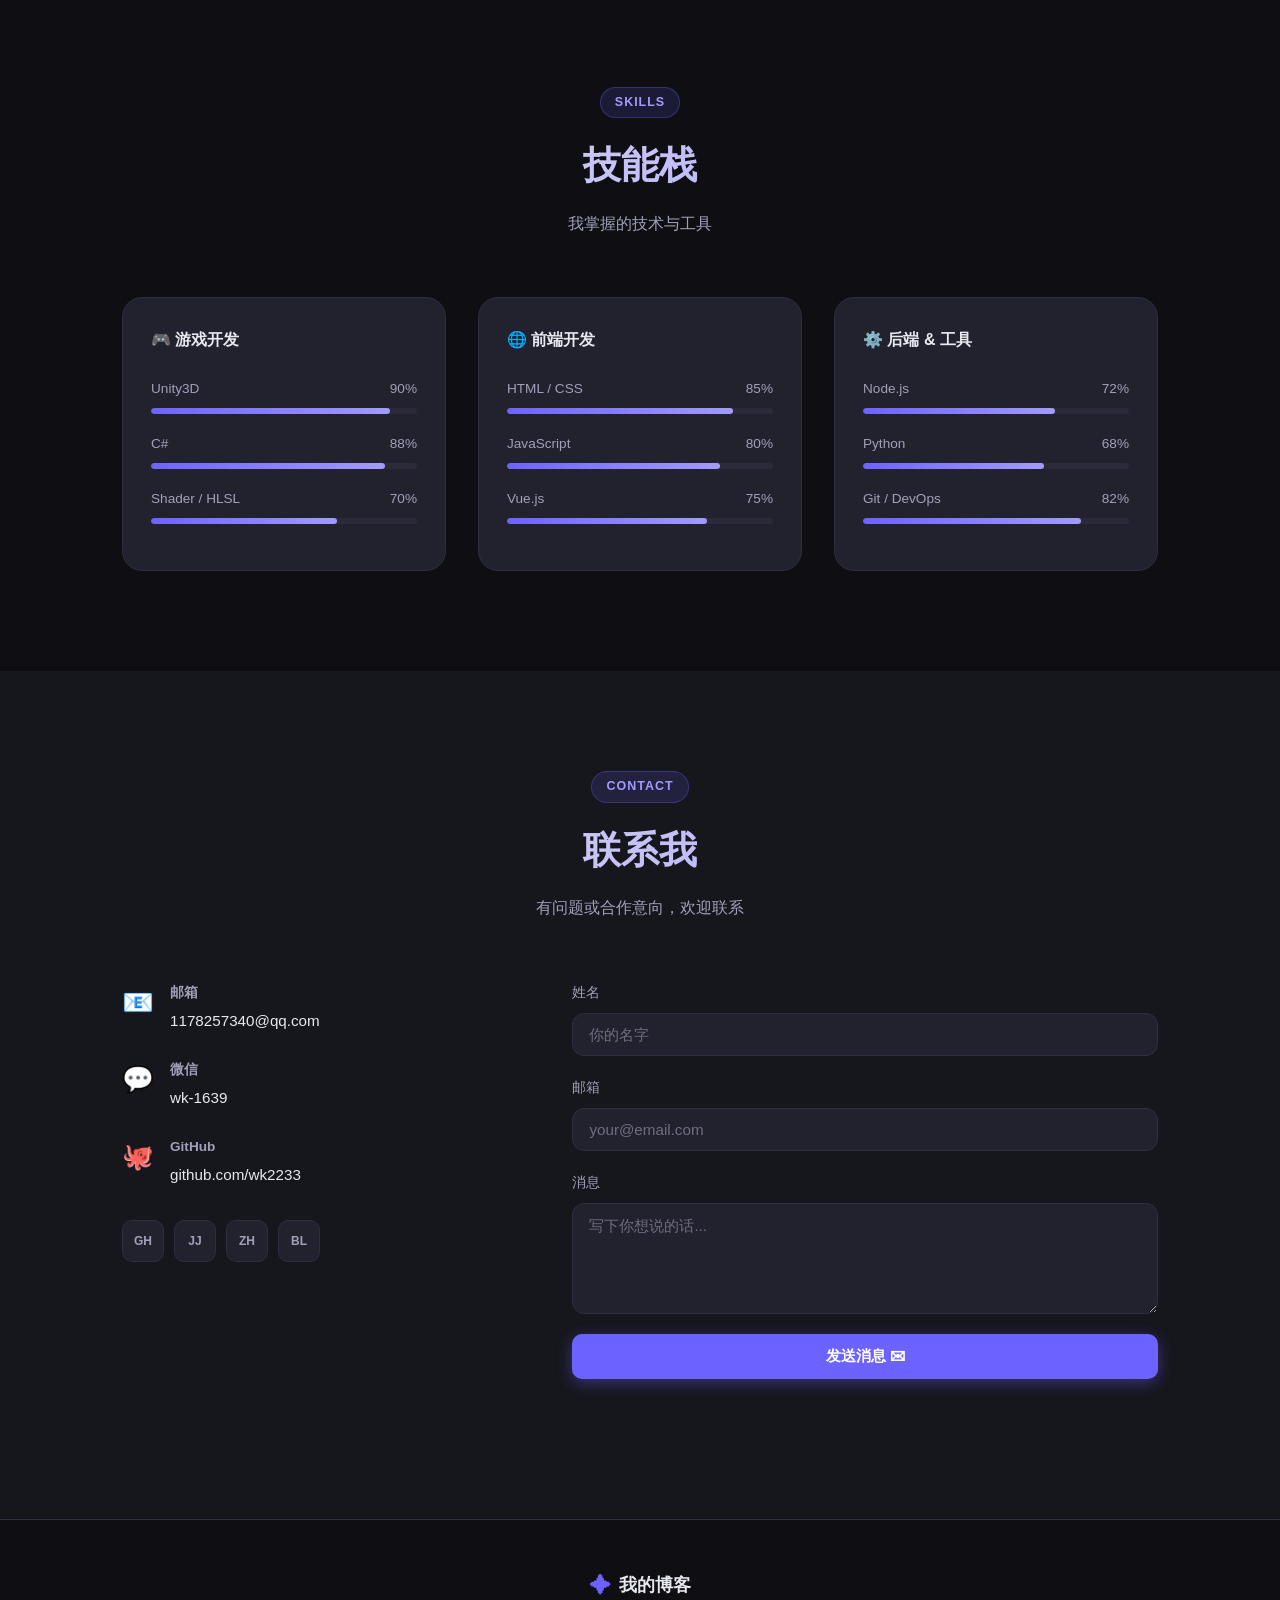
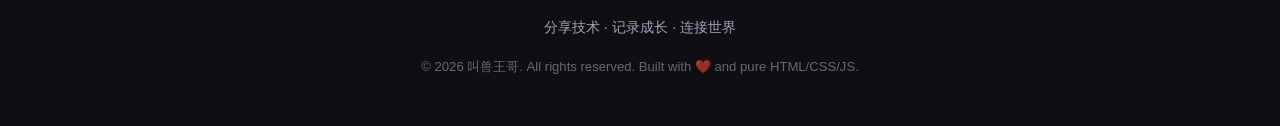
==== commit 8995dae8: "更新联系信息；表单改为mailto直接发邮件" ====
--- a/index.html
+++ b/index.html
@@ -231,21 +231,21 @@
             <span class="ci-icon">📧</span>
             <div>
               <h4>邮箱</h4>
-              <p>wanglei@example.com</p>
+              <p>1178257340@qq.com</p>
             </div>
           </div>
           <div class="contact-item">
             <span class="ci-icon">💬</span>
             <div>
               <h4>微信</h4>
-              <p>wanglei_dev</p>
+              <p>wk-1639</p>
             </div>
           </div>
           <div class="contact-item">
             <span class="ci-icon">🐙</span>
             <div>
               <h4>GitHub</h4>
-              <p>github.com/wanglei-dev</p>
+              <p>github.com/wk2233</p>
             </div>
           </div>
           <div class="social-links">
